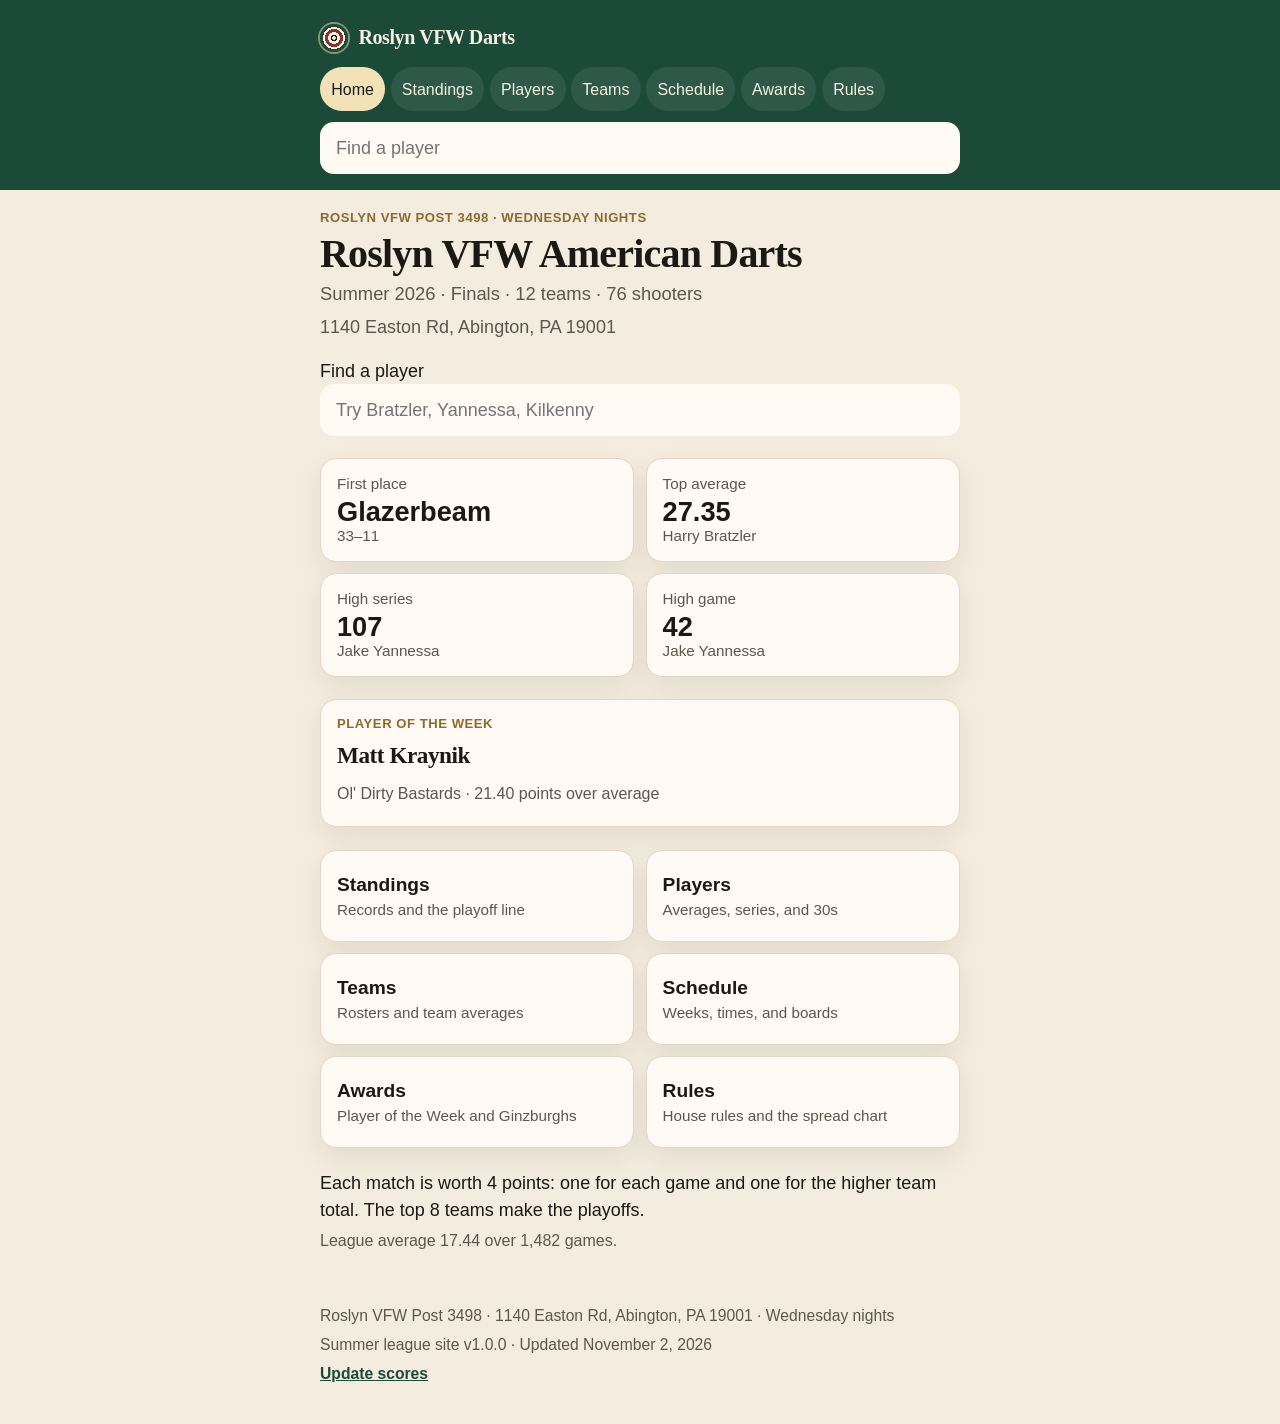
==== index.html @ 5ca1987a "Add the Roslyn VFW darts site from the season workbook. The pages read a sanitized score file instea" ====
<!DOCTYPE html>
<html lang="en">
<head>
<meta charset="utf-8">
<meta name="viewport" content="width=device-width, initial-scale=1, viewport-fit=cover">
<meta name="theme-color" content="#1c4a38">
<meta name="description" content="Summer 2026 standings, averages, and schedule for Wednesday night darts at Roslyn VFW Post 3498.">
<title>Roslyn VFW Darts</title>
<link rel="icon" href="favicon.svg">
<link rel="stylesheet" href="css/site.css?v=1.0.0">
</head>
<body data-page="home">
<a class="skip" href="#content">Skip to content</a>
<header class="top">
  <div class="top-inner">
    <a class="brand" href="index.html"><span class="mark" aria-hidden="true"></span><span>Roslyn VFW Darts</span></a>
    <nav class="nav" aria-label="Sections">
      <a href="index.html" data-nav="home">Home</a>
      <a href="standings.html" data-nav="standings">Standings</a>
      <a href="players.html" data-nav="players">Players</a>
      <a href="teams.html" data-nav="teams">Teams</a>
      <a href="schedule.html" data-nav="schedule">Schedule</a>
      <a href="awards.html" data-nav="awards">Awards</a>
      <a href="rules.html" data-nav="rules">Rules</a>
    </nav>
    <form class="finder" role="search">
      <label><span class="sr">Find a player</span><input type="search" placeholder="Find a player" autocomplete="off" autocapitalize="none" autocorrect="off" spellcheck="false" enterkeyhint="search"></label>
      <div class="finder-results" role="listbox" hidden></div>
    </form>
  </div>
</header>
<main id="content" class="wrap">
  <p>Loading the Summer 2026 scores…</p>
</main>
<footer class="foot">
  <p>Roslyn VFW Post 3498 · 1140 Easton Rd, Abington, PA 19001 · Wednesday nights</p>
  <p>Summer league site <span data-version></span> · <span data-updated>Updated from the workbook</span></p>
  <p><a href="update.html">Update scores</a></p>
</footer>
<noscript><p class="wrap">This site needs JavaScript so it can read the league file.</p></noscript>
<script src="js/config.js?v=1.0.0"></script>
<script src="js/names.js?v=1.0.0"></script>
<script src="js/app.js?v=1.0.0"></script>
</body>
</html>
---- css/site.css ----
:root {
  color-scheme: light;
  --ink: #1c1915;
  --muted: #5e564c;
  --paper: #f3ecdf;
  --card: #fffaf3;
  --line: #e4d6c2;
  --green: #1c4a38;
  --green-2: #2d6a50;
  --gold: #8d6b2f;
  --gold-2: #f3e2b8;
  --brick: #8d2f2b;
  --shadow: 0 10px 28px rgba(48, 32, 12, 0.08);
  --radius: 16px;
}

* { box-sizing: border-box; }

html, body {
  margin: 0;
  max-width: 100%;
  overflow-x: hidden;
}

body {
  min-height: 100vh;
  background:
    radial-gradient(1200px 400px at 50% -80px, rgba(243, 226, 184, 0.7), transparent 60%),
    var(--paper);
  color: var(--ink);
  font-family: "Avenir Next", "Segoe UI", "Helvetica Neue", sans-serif;
  font-size: 1.125rem;
  line-height: 1.45;
}

h1, h2, h3, .brand, .record, .avg, .stat strong {
  font-family: Palatino, "Palatino Linotype", "Iowan Old Style", Georgia, serif;
  font-weight: 700;
  letter-spacing: -0.02em;
}

h1 { font-size: 2.1rem; line-height: 1.05; margin: 0 0 0.4rem; }
h2 { font-size: 1.45rem; margin: 0 0 0.6rem; }
h3 { font-size: 1.2rem; margin: 0; }
p { margin: 0.4rem 0; }
a { color: var(--green); }
img, svg, table { max-width: 100%; }

.skip {
  position: absolute;
  left: 0.5rem;
  top: -4rem;
  background: var(--ink);
  color: white;
  padding: 0.6rem 0.8rem;
  z-index: 30;
}
.skip:focus { top: 0.5rem; }

.top {
  background: var(--green);
  color: #f6f1e6;
}
.top a { color: inherit; text-decoration: none; }
.top-inner {
  max-width: 42rem;
  margin: 0 auto;
  padding: 0.85rem 1rem 1rem;
}
.brand {
  display: inline-flex;
  align-items: center;
  gap: 0.65rem;
  font-size: 1.25rem;
  min-height: 48px;
}
.mark {
  width: 28px;
  height: 28px;
  border-radius: 50%;
  background:
    radial-gradient(circle at 50% 50%,
      #f3e2b8 0 2px,
      #1c1915 2px 3.5px,
      #f6f1e6 3.5px 6px,
      #8d2f2b 6px 9px,
      #f6f1e6 9px 11px,
      #1c4a38 11px 14px);
  box-shadow: 0 0 0 2px rgba(243, 226, 184, 0.5);
  flex: none;
}
.nav {
  display: flex;
  flex-wrap: wrap;
  gap: 0.35rem;
  margin: 0.35rem 0 0.7rem;
}
.nav a {
  display: inline-flex;
  align-items: center;
  min-height: 44px;
  padding: 0.35rem 0.7rem;
  border-radius: 999px;
  background: rgba(255, 255, 255, 0.08);
  font-size: 1rem;
}
.nav a[aria-current="page"] {
  background: var(--gold-2);
  color: var(--ink);
}

.finder { position: relative; }
.finder label { display: block; }
.finder input {
  width: 100%;
  min-height: 52px;
  border: 0;
  border-radius: 14px;
  padding: 0.75rem 1rem;
  font: inherit;
  color: var(--ink);
  background: #fffaf3;
}
.finder input:focus { outline: 3px solid var(--gold-2); outline-offset: 2px; }
.finder-results {
  position: absolute;
  z-index: 20;
  left: 0;
  right: 0;
  top: calc(100% + 0.35rem);
  background: var(--card);
  color: var(--ink);
  border: 1px solid var(--line);
  border-radius: 14px;
  box-shadow: var(--shadow);
  max-height: 70vh;
  overflow: auto;
}
.finder-results .hit {
  display: flex;
  flex-direction: column;
  justify-content: center;
  gap: 0.1rem;
  min-height: 56px;
  padding: 0.65rem 1rem;
  text-decoration: none;
  color: inherit;
  border-bottom: 1px solid var(--line);
}
.finder-results .hit:last-child { border-bottom: 0; }
.finder-results .hit.is-active,
.finder-results .hit:hover { background: #f7f0e2; }
.hit-team { color: var(--muted); font-size: 0.95rem; }
.finder-results .empty { margin: 0; padding: 0.9rem 1rem; color: var(--muted); }
mark { background: var(--gold-2); color: inherit; border-radius: 4px; padding: 0 0.1rem; }

.wrap {
  max-width: 42rem;
  margin: 0 auto;
  padding: 1.1rem 1rem 2.5rem;
}
.kicker {
  color: var(--gold);
  font-weight: 700;
  letter-spacing: 0.04em;
  text-transform: uppercase;
  font-size: 0.82rem;
  margin: 0 0 0.35rem;
}
.lede { font-size: 1.15rem; color: var(--muted); }

.hero { margin-bottom: 1.1rem; }
.hero .finder input {
  font-size: 1.25rem;
  min-height: 60px;
  border: 1px solid var(--line);
}
.address { color: var(--muted); }

.snap-grid, .link-grid, .stat-grid, .lb-grid {
  display: grid;
  gap: 0.7rem;
}
.snap-grid, .stat-grid { grid-template-columns: 1fr 1fr; }
.link-grid { grid-template-columns: 1fr 1fr; }
.lb-grid { grid-template-columns: 1fr; }

.card, .team-card, .shooter, .link-card, .snap, .stat, .lb, .match, .week-block, .panel {
  background: var(--card);
  border: 1px solid var(--line);
  border-radius: var(--radius);
  box-shadow: var(--shadow);
}

.snap, .stat, .link-card {
  display: flex;
  flex-direction: column;
  justify-content: center;
  min-height: 92px;
  padding: 0.85rem 1rem;
  text-decoration: none;
  color: inherit;
}
.snap strong, .stat strong {
  font-size: 1.7rem;
  line-height: 1;
  margin-top: 0.2rem;
}
.snap span, .stat span, .link-card span { color: var(--muted); font-size: 0.95rem; }
.link-card strong { font-size: 1.2rem; }

.section { margin: 1.4rem 0; }

.team-card, .shooter {
  display: block;
  padding: 0.9rem 1rem;
  margin: 0.55rem 0;
  text-decoration: none;
  color: inherit;
  border-left: 6px solid var(--line);
}
.team-card.playoff, .shooter { border-left-color: var(--gold); }
.team-card.out { border-left-color: #c8bba8; }
.card-top, .shooter-top {
  display: flex;
  justify-content: space-between;
  gap: 0.75rem;
  align-items: baseline;
}
.rank {
  color: var(--green);
  font-variant-numeric: tabular-nums;
  margin-right: 0.35rem;
}
.record, .avg {
  font-size: 1.55rem;
  font-variant-numeric: tabular-nums;
  white-space: nowrap;
}
.meta-line { color: var(--muted); font-size: 1rem; }
.cutoff {
  margin: 0.8rem 0;
  padding: 0.7rem 0.9rem;
  border-radius: 12px;
  background: var(--brick);
  color: #fff8f2;
  font-weight: 700;
  text-align: center;
}

.tools {
  display: grid;
  gap: 0.6rem;
  margin: 0.8rem 0 0.4rem;
}
.tools label { font-size: 0.95rem; color: var(--muted); display: grid; gap: 0.25rem; }
select, .text-input, button.primary, .filebtn {
  min-height: 52px;
  border-radius: 12px;
  font: inherit;
}
select, .text-input {
  width: 100%;
  padding: 0.6rem 0.75rem;
  border: 1px solid var(--line);
  background: white;
  color: var(--ink);
}
button.primary, .filebtn {
  display: inline-flex;
  align-items: center;
  justify-content: center;
  width: 100%;
  padding: 0.75rem 1rem;
  border: 0;
  background: var(--green);
  color: #f6f1e6;
  font-weight: 700;
  cursor: pointer;
}
button.primary:disabled { opacity: 0.45; cursor: not-allowed; }
button.ghost, a.ghost {
  display: inline-flex;
  align-items: center;
  min-height: 48px;
  padding: 0.4rem 0.2rem;
  background: none;
  border: 0;
  color: var(--green);
  font: inherit;
  font-weight: 700;
  cursor: pointer;
  text-decoration: none;
}
.filebtn { position: relative; overflow: hidden; }
.filebtn input {
  position: absolute;
  inset: 0;
  opacity: 0;
  cursor: pointer;
  font-size: 1.2rem;
}

.banner {
  padding: 0.85rem 1rem;
  border-radius: 14px;
  margin: 0.7rem 0;
}
.banner.bad { background: #f8e6e2; color: #6d221e; }
.banner.ok { background: #e5f2ea; color: #184833; }
.banner.warn { background: #f8f0dc; color: #5c4516; }
.banner ul { margin: 0.4rem 0 0; padding-left: 1.1rem; }

.lb { padding: 0.9rem 1rem 1rem; }
.lb ol { margin: 0.4rem 0 0; padding-left: 1.3rem; }
.lb a { text-decoration: none; font-weight: 700; }
.lb li { margin: 0.28rem 0; }

.pills { display: flex; flex-wrap: wrap; gap: 0.4rem; margin: 0.45rem 0; }
.pill {
  min-width: 48px;
  min-height: 48px;
  display: inline-flex;
  align-items: center;
  justify-content: center;
  padding: 0.2rem 0.55rem;
  border-radius: 12px;
  background: #f3ecdf;
  border: 1px solid var(--line);
  font-variant-numeric: tabular-nums;
  font-weight: 700;
}
.pill.hot { background: var(--gold-2); border-color: var(--gold); }
.pill.forfeit { background: #f8e6e2; }
.pill.empty { color: var(--muted); }

.week-block, .match, .panel { padding: 0.9rem 1rem; margin: 0.6rem 0; }
.versus {
  display: flex;
  flex-wrap: wrap;
  gap: 0.35rem 0.55rem;
  align-items: baseline;
  font-size: 1.15rem;
}
.versus a { font-weight: 700; text-decoration: none; }
.score-flag {
  font-weight: 700;
  color: var(--brick);
}

.prose p { margin: 0.75rem 0; }
.spread {
  display: grid;
  grid-template-columns: 1fr 1fr;
  gap: 0.25rem 0.8rem;
}
.spread div {
  display: flex;
  justify-content: space-between;
  gap: 0.5rem;
  padding: 0.35rem 0;
  border-bottom: 1px solid var(--line);
  font-variant-numeric: tabular-nums;
}

.steps { margin: 0; padding: 0; list-style: none; }
.steps > li { margin: 1rem 0; }
.token-row { display: grid; gap: 0.5rem; }

.foot {
  max-width: 42rem;
  margin: 0 auto;
  padding: 0 1rem 2rem;
  color: var(--muted);
  font-size: 0.98rem;
}
.foot a { font-weight: 700; }

.sr {
  position: absolute;
  width: 1px;
  height: 1px;
  padding: 0;
  margin: -1px;
  overflow: hidden;
  clip: rect(0, 0, 0, 0);
  border: 0;
}

:focus-visible { outline: 3px solid var(--gold); outline-offset: 2px; }

@media (min-width: 720px) {
  .lb-grid { grid-template-columns: 1fr 1fr; }
  .tools { grid-template-columns: 1fr 1fr; }
  h1 { font-size: 2.5rem; }
}
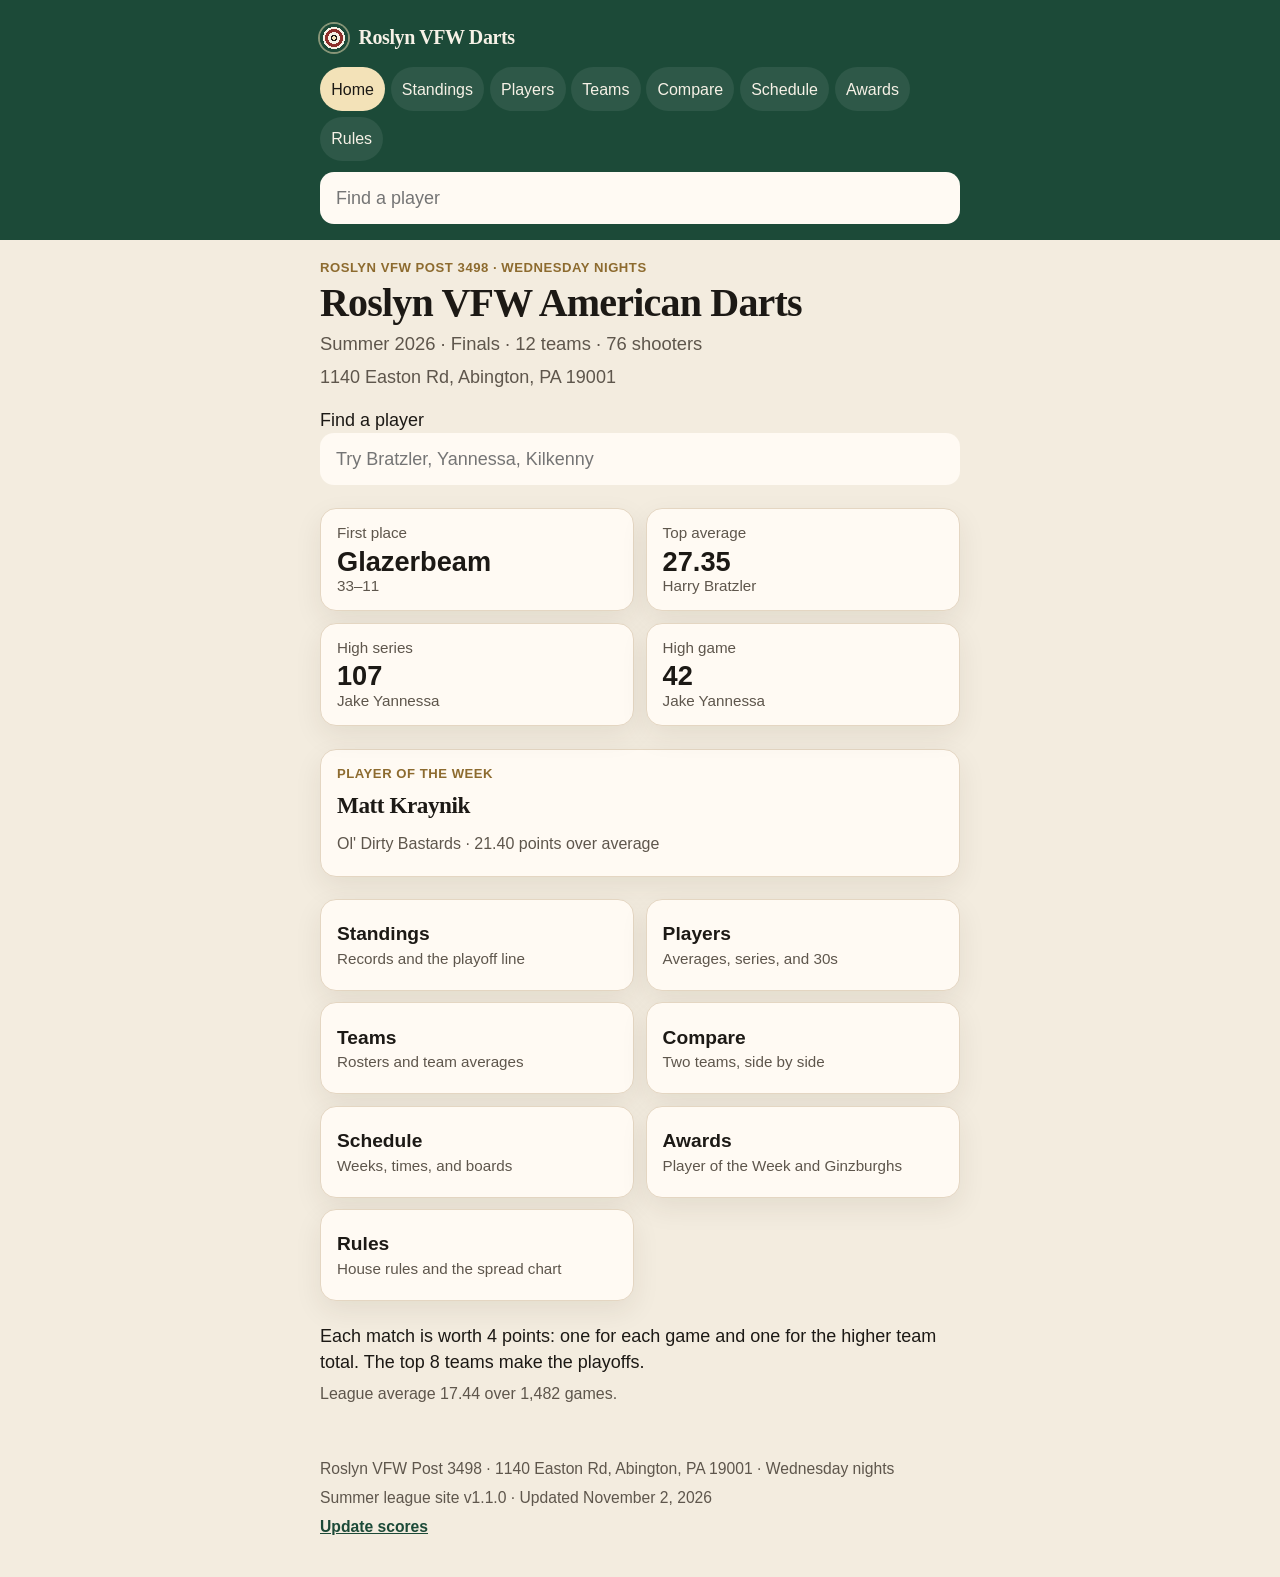
==== commit 06227230: "Add a phone-friendly team vs team compare. Two teams can be set side by side from the nav, standings" ====
--- a/index.html
+++ b/index.html
@@ -7,7 +7,7 @@
 <meta name="description" content="Summer 2026 standings, averages, and schedule for Wednesday night darts at Roslyn VFW Post 3498.">
 <title>Roslyn VFW Darts</title>
 <link rel="icon" href="favicon.svg">
-<link rel="stylesheet" href="css/site.css?v=1.0.0">
+<link rel="stylesheet" href="css/site.css?v=1.1.0">
 </head>
 <body data-page="home">
 <a class="skip" href="#content">Skip to content</a>
@@ -19,6 +19,7 @@
       <a href="standings.html" data-nav="standings">Standings</a>
       <a href="players.html" data-nav="players">Players</a>
       <a href="teams.html" data-nav="teams">Teams</a>
+      <a href="compare.html" data-nav="compare">Compare</a>
       <a href="schedule.html" data-nav="schedule">Schedule</a>
       <a href="awards.html" data-nav="awards">Awards</a>
       <a href="rules.html" data-nav="rules">Rules</a>
@@ -38,8 +39,8 @@
   <p><a href="update.html">Update scores</a></p>
 </footer>
 <noscript><p class="wrap">This site needs JavaScript so it can read the league file.</p></noscript>
-<script src="js/config.js?v=1.0.0"></script>
-<script src="js/names.js?v=1.0.0"></script>
-<script src="js/app.js?v=1.0.0"></script>
+<script src="js/config.js?v=1.1.0"></script>
+<script src="js/names.js?v=1.1.0"></script>
+<script src="js/app.js?v=1.1.0"></script>
 </body>
 </html>
--- a/css/site.css
+++ b/css/site.css
@@ -389,6 +389,53 @@
 
 :focus-visible { outline: 3px solid var(--gold); outline-offset: 2px; }
 
+.cmp-row { margin: 1rem 0; }
+.cmp-row h2 { font-size: 1.15rem; }
+.cmp-pair {
+  display: grid;
+  grid-template-columns: 1fr 1fr;
+  gap: 0.55rem;
+}
+.cmp-pair > div {
+  background: var(--card);
+  border: 1px solid var(--line);
+  border-radius: 14px;
+  padding: 0.75rem 0.7rem;
+  min-width: 0;
+}
+.cmp-team {
+  display: block;
+  color: var(--muted);
+  font-size: 0.92rem;
+  overflow-wrap: anywhere;
+  margin-bottom: 0.2rem;
+}
+.cmp-pair strong {
+  display: block;
+  font-family: Palatino, "Palatino Linotype", Georgia, serif;
+  font-size: 1.45rem;
+  line-height: 1.1;
+  font-variant-numeric: tabular-nums;
+}
+.cmp-ol {
+  list-style: none;
+  margin: 0.2rem 0 0;
+  padding: 0;
+}
+.cmp-ol a {
+  display: flex;
+  flex-direction: column;
+  justify-content: center;
+  min-height: 48px;
+  text-decoration: none;
+  font-weight: 700;
+  overflow-wrap: anywhere;
+}
+.cmp-ol span {
+  color: var(--muted);
+  font-weight: 500;
+}
+
 @media (min-width: 720px) {
   .lb-grid { grid-template-columns: 1fr 1fr; }
   .tools { grid-template-columns: 1fr 1fr; }
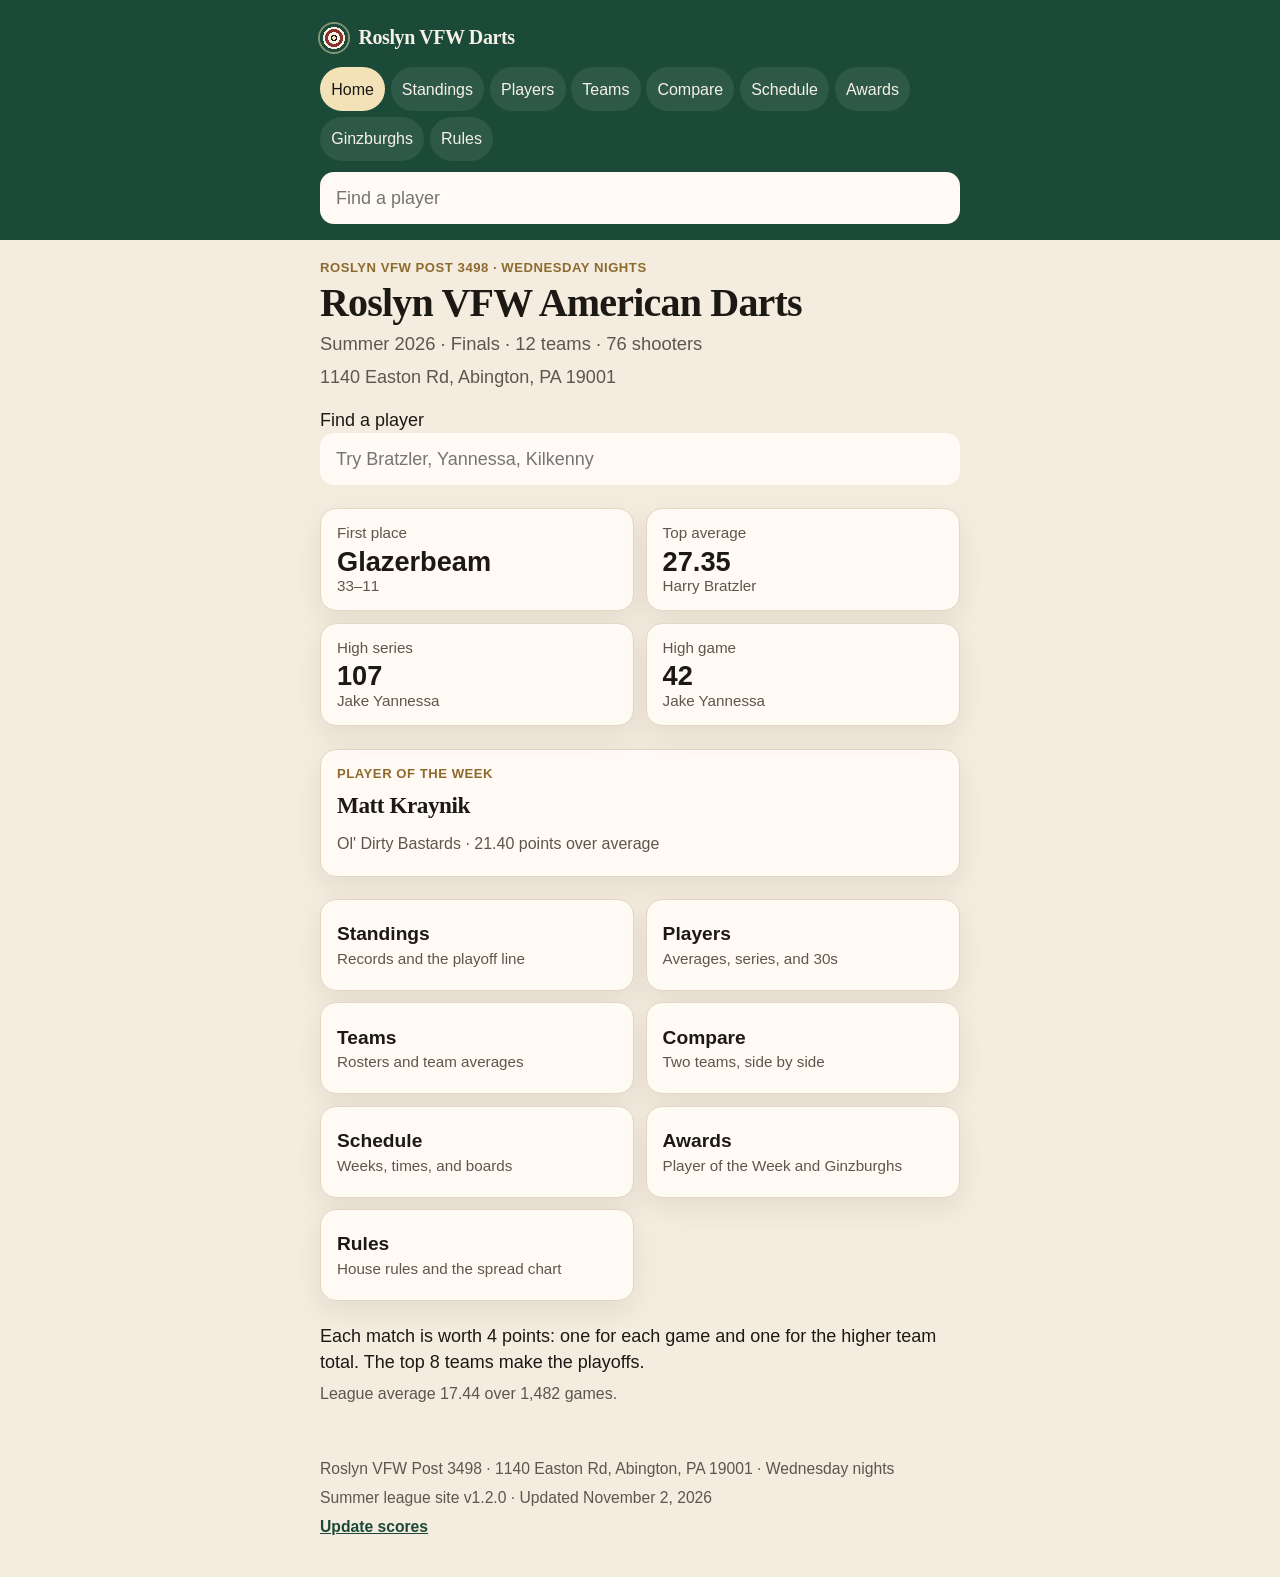
==== commit a1d0f0f2: "Show lifetime Ginzburghs and add a Ginzburghs page. A Ginzburgh is a nine-dart hit. Player pages lis" ====
--- a/index.html
+++ b/index.html
@@ -7,7 +7,7 @@
 <meta name="description" content="Summer 2026 standings, averages, and schedule for Wednesday night darts at Roslyn VFW Post 3498.">
 <title>Roslyn VFW Darts</title>
 <link rel="icon" href="favicon.svg">
-<link rel="stylesheet" href="css/site.css?v=1.1.0">
+<link rel="stylesheet" href="css/site.css?v=1.2.0">
 </head>
 <body data-page="home">
 <a class="skip" href="#content">Skip to content</a>
@@ -22,6 +22,7 @@
       <a href="compare.html" data-nav="compare">Compare</a>
       <a href="schedule.html" data-nav="schedule">Schedule</a>
       <a href="awards.html" data-nav="awards">Awards</a>
+      <a href="ginzburghs.html" data-nav="ginzburghs">Ginzburghs</a>
       <a href="rules.html" data-nav="rules">Rules</a>
     </nav>
     <form class="finder" role="search">
@@ -39,8 +40,8 @@
   <p><a href="update.html">Update scores</a></p>
 </footer>
 <noscript><p class="wrap">This site needs JavaScript so it can read the league file.</p></noscript>
-<script src="js/config.js?v=1.1.0"></script>
-<script src="js/names.js?v=1.1.0"></script>
-<script src="js/app.js?v=1.1.0"></script>
+<script src="js/config.js?v=1.2.0"></script>
+<script src="js/names.js?v=1.2.0"></script>
+<script src="js/app.js?v=1.2.0"></script>
 </body>
 </html>
--- a/css/site.css
+++ b/css/site.css
@@ -389,6 +389,11 @@
 
 :focus-visible { outline: 3px solid var(--gold); outline-offset: 2px; }
 
+.ginz-find {
+  display: grid;
+  gap: 0.35rem;
+  margin: 0.8rem 0 0.4rem;
+}
 .cmp-row { margin: 1rem 0; }
 .cmp-row h2 { font-size: 1.15rem; }
 .cmp-pair {
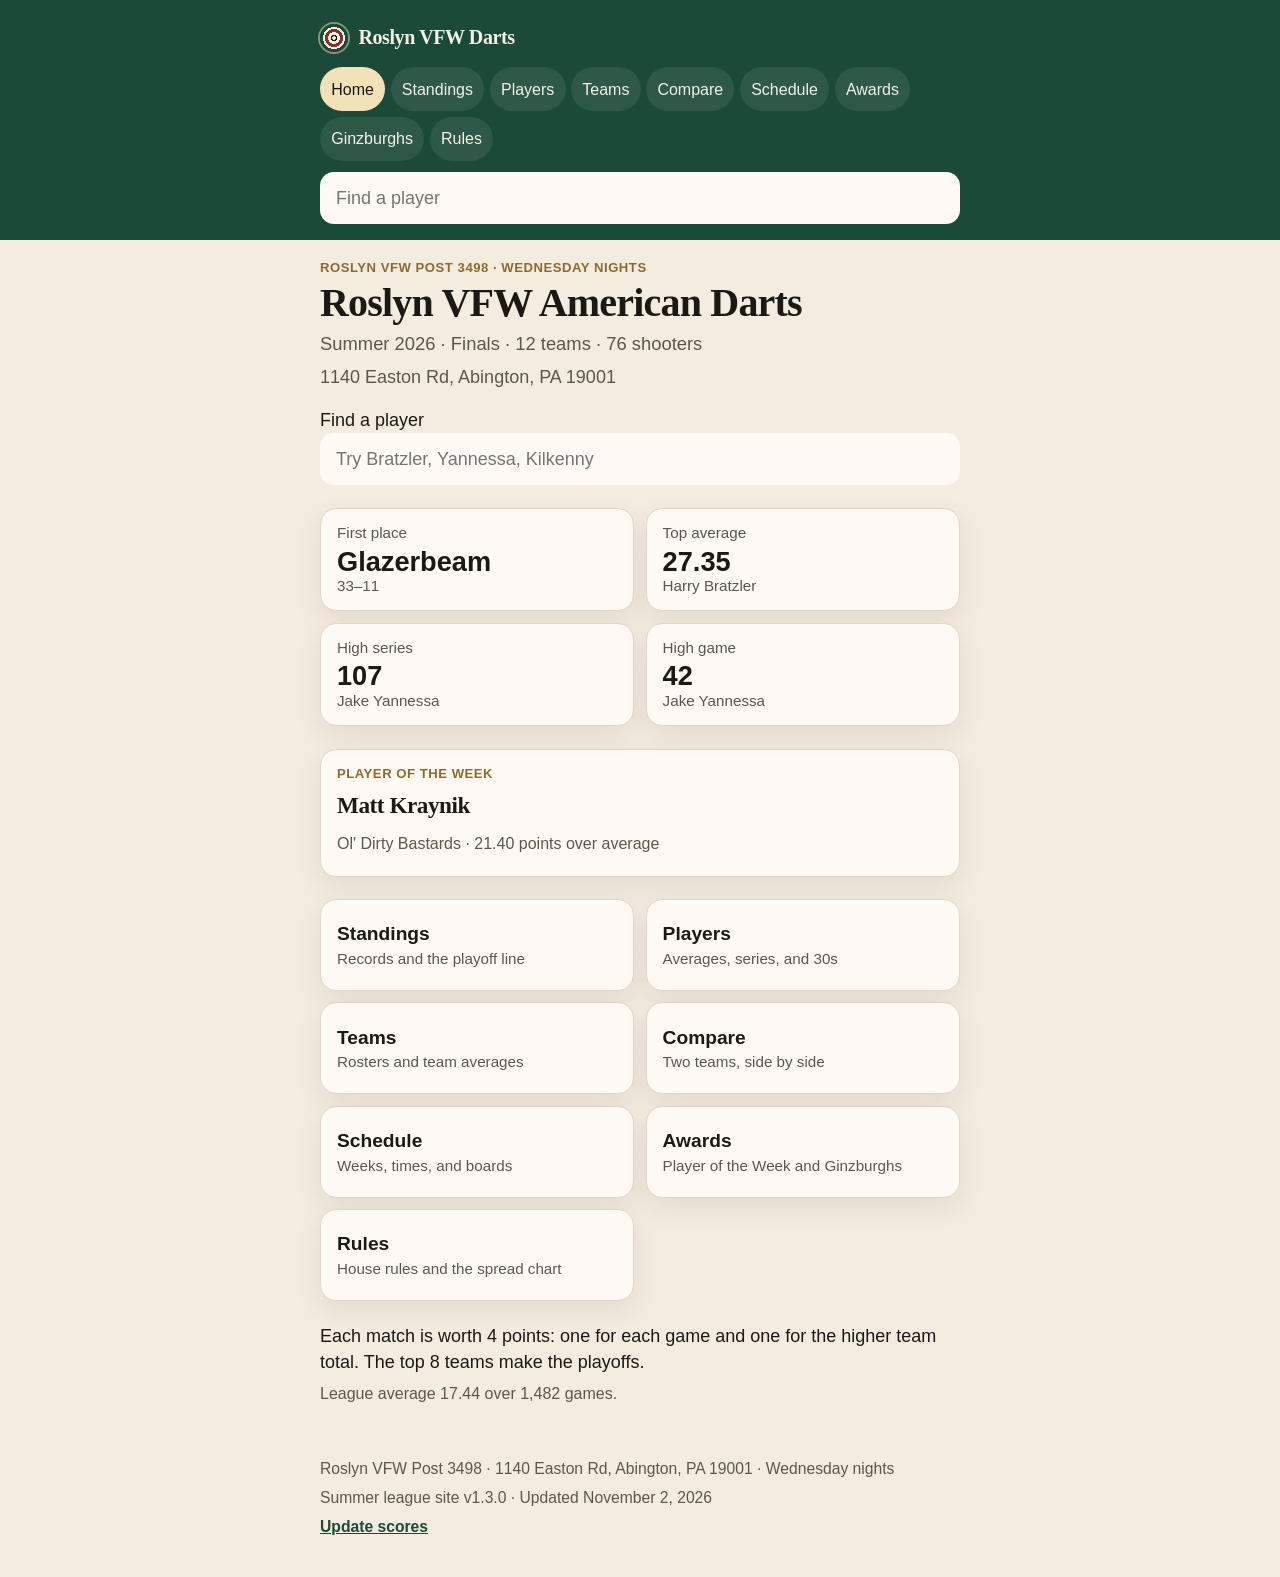
==== commit 57076f56: "Show week, date, opponent, and game next to each 30+ score. The score grid and schedule supply those" ====
--- a/index.html
+++ b/index.html
@@ -7,7 +7,7 @@
 <meta name="description" content="Summer 2026 standings, averages, and schedule for Wednesday night darts at Roslyn VFW Post 3498.">
 <title>Roslyn VFW Darts</title>
 <link rel="icon" href="favicon.svg">
-<link rel="stylesheet" href="css/site.css?v=1.2.0">
+<link rel="stylesheet" href="css/site.css?v=1.3.0">
 </head>
 <body data-page="home">
 <a class="skip" href="#content">Skip to content</a>
@@ -40,8 +40,8 @@
   <p><a href="update.html">Update scores</a></p>
 </footer>
 <noscript><p class="wrap">This site needs JavaScript so it can read the league file.</p></noscript>
-<script src="js/config.js?v=1.2.0"></script>
-<script src="js/names.js?v=1.2.0"></script>
-<script src="js/app.js?v=1.2.0"></script>
+<script src="js/config.js?v=1.3.0"></script>
+<script src="js/names.js?v=1.3.0"></script>
+<script src="js/app.js?v=1.3.0"></script>
 </body>
 </html>
--- a/css/site.css
+++ b/css/site.css
@@ -331,6 +331,16 @@
   font-weight: 700;
 }
 .pill.hot { background: var(--gold-2); border-color: var(--gold); }
+.thirty-row {
+  display: flex;
+  align-items: center;
+  gap: 0.75rem;
+  margin: 0.55rem 0;
+  min-width: 0;
+}
+.thirty-row .pill { flex: none; }
+.thirty-row > div { min-width: 0; }
+.thirty-row .meta-line { margin: 0; overflow-wrap: anywhere; }
 .pill.forfeit { background: #f8e6e2; }
 .pill.empty { color: var(--muted); }
 
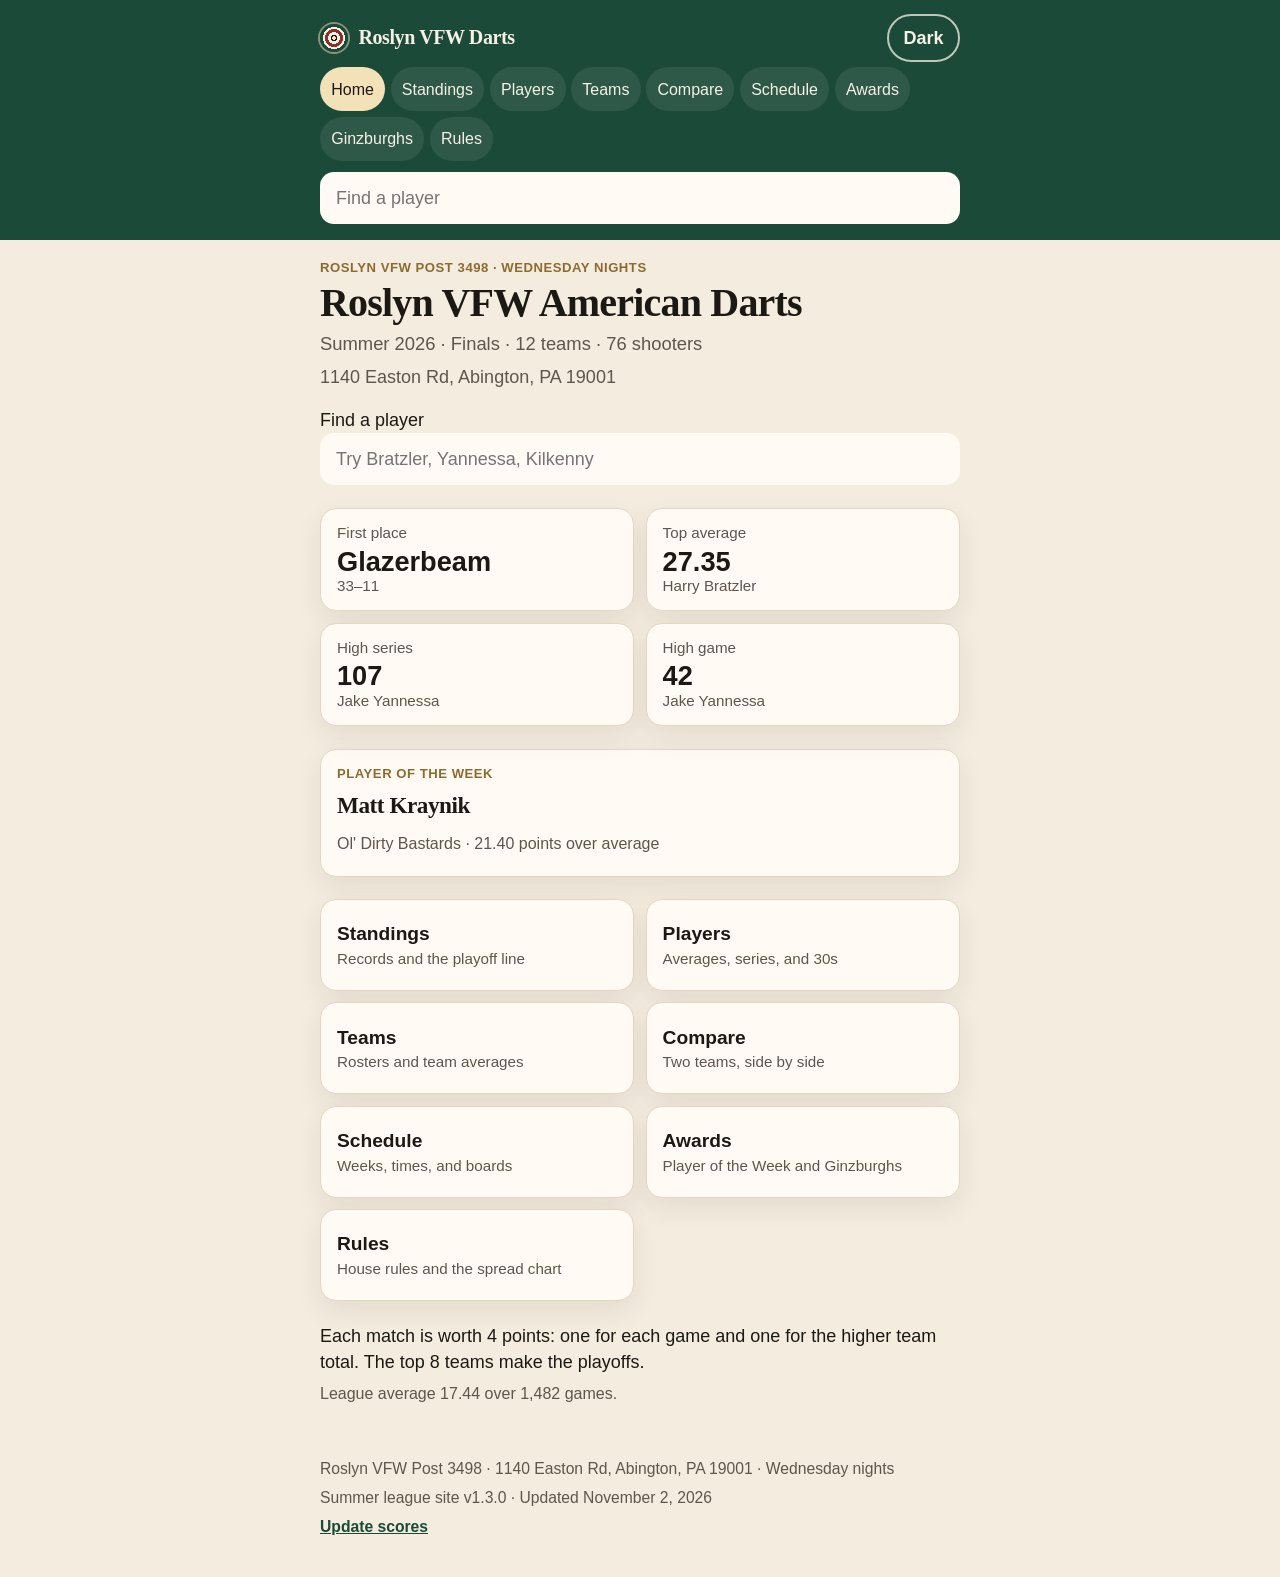
==== commit 40731b5d: "Add a light and dark theme that follows the phone setting. A header button switches modes and stores" ====
--- a/index.html
+++ b/index.html
@@ -4,6 +4,19 @@
 <meta charset="utf-8">
 <meta name="viewport" content="width=device-width, initial-scale=1, viewport-fit=cover">
 <meta name="theme-color" content="#1c4a38">
+<script>
+(function () {
+  var theme = "light";
+  try {
+    var saved = localStorage.getItem("roslynDarts.theme");
+    if (saved === "light" || saved === "dark") theme = saved;
+    else if (window.matchMedia && matchMedia("(prefers-color-scheme: dark)").matches) theme = "dark";
+  } catch (e) {}
+  document.documentElement.setAttribute("data-theme", theme);
+  var meta = document.querySelector('meta[name="theme-color"]');
+  if (meta) meta.setAttribute("content", theme === "dark" ? "#10241c" : "#1c4a38");
+})();
+</script>
 <meta name="description" content="Summer 2026 standings, averages, and schedule for Wednesday night darts at Roslyn VFW Post 3498.">
 <title>Roslyn VFW Darts</title>
 <link rel="icon" href="favicon.svg">
@@ -13,7 +26,10 @@
 <a class="skip" href="#content">Skip to content</a>
 <header class="top">
   <div class="top-inner">
+    <div class="brand-row">
     <a class="brand" href="index.html"><span class="mark" aria-hidden="true"></span><span>Roslyn VFW Darts</span></a>
+    <button type="button" class="theme-toggle" aria-pressed="false" aria-label="Switch to dark mode"><span class="theme-label">Dark</span></button>
+  </div>
     <nav class="nav" aria-label="Sections">
       <a href="index.html" data-nav="home">Home</a>
       <a href="standings.html" data-nav="standings">Standings</a>
--- a/css/site.css
+++ b/css/site.css
@@ -1,4 +1,5 @@
-:root {
+:root,
+html[data-theme="light"] {
   color-scheme: light;
   --ink: #1c1915;
   --muted: #5e564c;
@@ -6,12 +7,75 @@
   --card: #fffaf3;
   --line: #e4d6c2;
   --green: #1c4a38;
-  --green-2: #2d6a50;
+  --link: #1c4a38;
   --gold: #8d6b2f;
   --gold-2: #f3e2b8;
   --brick: #8d2f2b;
+  --cutoff-bg: #8d2f2b;
+  --cutoff-ink: #fff8f2;
+  --button: #1c4a38;
+  --header: #1c4a38;
+  --header-ink: #f6f1e6;
+  --nav-current-bg: #f3e2b8;
+  --nav-current-ink: #1c1915;
+  --input: #fffaf3;
+  --hit: #f7f0e2;
+  --pill: #f3ecdf;
+  --pill-ink: #1c1915;
+  --pill-hot-bg: #f3e2b8;
+  --pill-hot-ink: #1c1915;
+  --forfeit-bg: #f8e6e2;
+  --forfeit-ink: #6d221e;
+  --out-border: #c8bba8;
+  --on-primary: #f6f1e6;
+  --glow: rgba(243, 226, 184, 0.7);
   --shadow: 0 10px 28px rgba(48, 32, 12, 0.08);
+  --bad-bg: #f8e6e2;
+  --bad-ink: #6d221e;
+  --ok-bg: #e5f2ea;
+  --ok-ink: #184833;
+  --warn-bg: #f8f0dc;
+  --warn-ink: #5c4516;
   --radius: 16px;
+}
+
+html[data-theme="dark"] {
+  color-scheme: dark;
+  --ink: #f6f1e6;
+  --muted: #d7cbb8;
+  --paper: #141210;
+  --card: #241f1b;
+  --line: #4d453c;
+  --green: #9ddec0;
+  --link: #9ddec0;
+  --gold: #e6c98a;
+  --gold-2: #e6c98a;
+  --brick: #f0a8a2;
+  --cutoff-bg: #8d2f2b;
+  --cutoff-ink: #fff8f2;
+  --button: #1d6b48;
+  --header: #10241c;
+  --header-ink: #f6f1e6;
+  --nav-current-bg: #e6c98a;
+  --nav-current-ink: #1a140c;
+  --input: #2c2723;
+  --hit: #332d28;
+  --pill: #2c2723;
+  --pill-ink: #f6f1e6;
+  --pill-hot-bg: #5a4620;
+  --pill-hot-ink: #f8edd4;
+  --forfeit-bg: #4a2c2a;
+  --forfeit-ink: #f6d2cc;
+  --out-border: #6b6258;
+  --on-primary: #f6f1e6;
+  --glow: rgba(230, 201, 138, 0.16);
+  --shadow: 0 10px 28px rgba(0, 0, 0, 0.35);
+  --bad-bg: #3a2422;
+  --bad-ink: #f6d2cc;
+  --ok-bg: #1a3328;
+  --ok-ink: #d7f0e4;
+  --warn-bg: #3a321c;
+  --warn-ink: #f6e7c3;
 }
 
 * { box-sizing: border-box; }
@@ -25,7 +89,7 @@
 body {
   min-height: 100vh;
   background:
-    radial-gradient(1200px 400px at 50% -80px, rgba(243, 226, 184, 0.7), transparent 60%),
+    radial-gradient(1200px 400px at 50% -80px, var(--glow), transparent 60%),
     var(--paper);
   color: var(--ink);
   font-family: "Avenir Next", "Segoe UI", "Helvetica Neue", sans-serif;
@@ -43,7 +107,7 @@
 h2 { font-size: 1.45rem; margin: 0 0 0.6rem; }
 h3 { font-size: 1.2rem; margin: 0; }
 p { margin: 0.4rem 0; }
-a { color: var(--green); }
+a { color: var(--link); }
 img, svg, table { max-width: 100%; }
 
 .skip {
@@ -58,14 +122,20 @@
 .skip:focus { top: 0.5rem; }
 
 .top {
-  background: var(--green);
-  color: #f6f1e6;
+  background: var(--header);
+  color: var(--header-ink);
 }
 .top a { color: inherit; text-decoration: none; }
 .top-inner {
   max-width: 42rem;
   margin: 0 auto;
   padding: 0.85rem 1rem 1rem;
+}
+.brand-row {
+  display: flex;
+  align-items: center;
+  justify-content: space-between;
+  gap: 0.6rem;
 }
 .brand {
   display: inline-flex;
@@ -73,7 +143,22 @@
   gap: 0.65rem;
   font-size: 1.25rem;
   min-height: 48px;
-}
+  min-width: 0;
+}
+.theme-toggle {
+  flex: none;
+  min-height: 48px;
+  min-width: 48px;
+  padding: 0.35rem 0.9rem;
+  border-radius: 999px;
+  border: 2px solid rgba(246, 241, 230, 0.75);
+  background: transparent;
+  color: var(--header-ink);
+  font: inherit;
+  font-weight: 700;
+  cursor: pointer;
+}
+.theme-toggle:focus-visible { outline-color: var(--header-ink); }
 .mark {
   width: 28px;
   height: 28px;
@@ -105,8 +190,8 @@
   font-size: 1rem;
 }
 .nav a[aria-current="page"] {
-  background: var(--gold-2);
-  color: var(--ink);
+  background: var(--nav-current-bg);
+  color: var(--nav-current-ink);
 }
 
 .finder { position: relative; }
@@ -119,7 +204,7 @@
   padding: 0.75rem 1rem;
   font: inherit;
   color: var(--ink);
-  background: #fffaf3;
+  background: var(--input);
 }
 .finder input:focus { outline: 3px solid var(--gold-2); outline-offset: 2px; }
 .finder-results {
@@ -149,10 +234,10 @@
 }
 .finder-results .hit:last-child { border-bottom: 0; }
 .finder-results .hit.is-active,
-.finder-results .hit:hover { background: #f7f0e2; }
+.finder-results .hit:hover { background: var(--hit); }
 .hit-team { color: var(--muted); font-size: 0.95rem; }
 .finder-results .empty { margin: 0; padding: 0.9rem 1rem; color: var(--muted); }
-mark { background: var(--gold-2); color: inherit; border-radius: 4px; padding: 0 0.1rem; }
+mark { background: var(--nav-current-bg); color: var(--nav-current-ink); border-radius: 4px; padding: 0 0.1rem; }
 
 .wrap {
   max-width: 42rem;
@@ -220,7 +305,7 @@
   border-left: 6px solid var(--line);
 }
 .team-card.playoff, .shooter { border-left-color: var(--gold); }
-.team-card.out { border-left-color: #c8bba8; }
+.team-card.out { border-left-color: var(--out-border); }
 .card-top, .shooter-top {
   display: flex;
   justify-content: space-between;
@@ -228,7 +313,7 @@
   align-items: baseline;
 }
 .rank {
-  color: var(--green);
+  color: var(--link);
   font-variant-numeric: tabular-nums;
   margin-right: 0.35rem;
 }
@@ -242,8 +327,8 @@
   margin: 0.8rem 0;
   padding: 0.7rem 0.9rem;
   border-radius: 12px;
-  background: var(--brick);
-  color: #fff8f2;
+  background: var(--cutoff-bg);
+  color: var(--cutoff-ink);
   font-weight: 700;
   text-align: center;
 }
@@ -263,7 +348,7 @@
   width: 100%;
   padding: 0.6rem 0.75rem;
   border: 1px solid var(--line);
-  background: white;
+  background: var(--input);
   color: var(--ink);
 }
 button.primary, .filebtn {
@@ -273,8 +358,8 @@
   width: 100%;
   padding: 0.75rem 1rem;
   border: 0;
-  background: var(--green);
-  color: #f6f1e6;
+  background: var(--button);
+  color: var(--on-primary);
   font-weight: 700;
   cursor: pointer;
 }
@@ -286,7 +371,7 @@
   padding: 0.4rem 0.2rem;
   background: none;
   border: 0;
-  color: var(--green);
+  color: var(--link);
   font: inherit;
   font-weight: 700;
   cursor: pointer;
@@ -306,9 +391,9 @@
   border-radius: 14px;
   margin: 0.7rem 0;
 }
-.banner.bad { background: #f8e6e2; color: #6d221e; }
-.banner.ok { background: #e5f2ea; color: #184833; }
-.banner.warn { background: #f8f0dc; color: #5c4516; }
+.banner.bad { background: var(--bad-bg); color: var(--bad-ink); }
+.banner.ok { background: var(--ok-bg); color: var(--ok-ink); }
+.banner.warn { background: var(--warn-bg); color: var(--warn-ink); }
 .banner ul { margin: 0.4rem 0 0; padding-left: 1.1rem; }
 
 .lb { padding: 0.9rem 1rem 1rem; }
@@ -325,23 +410,14 @@
   justify-content: center;
   padding: 0.2rem 0.55rem;
   border-radius: 12px;
-  background: #f3ecdf;
+  background: var(--pill);
+  color: var(--pill-ink);
   border: 1px solid var(--line);
   font-variant-numeric: tabular-nums;
   font-weight: 700;
 }
-.pill.hot { background: var(--gold-2); border-color: var(--gold); }
-.thirty-row {
-  display: flex;
-  align-items: center;
-  gap: 0.75rem;
-  margin: 0.55rem 0;
-  min-width: 0;
-}
-.thirty-row .pill { flex: none; }
-.thirty-row > div { min-width: 0; }
-.thirty-row .meta-line { margin: 0; overflow-wrap: anywhere; }
-.pill.forfeit { background: #f8e6e2; }
+.pill.hot { background: var(--pill-hot-bg); color: var(--pill-hot-ink); border-color: var(--gold); }
+.pill.forfeit { background: var(--forfeit-bg); color: var(--forfeit-ink); }
 .pill.empty { color: var(--muted); }
 
 .week-block, .match, .panel { padding: 0.9rem 1rem; margin: 0.6rem 0; }
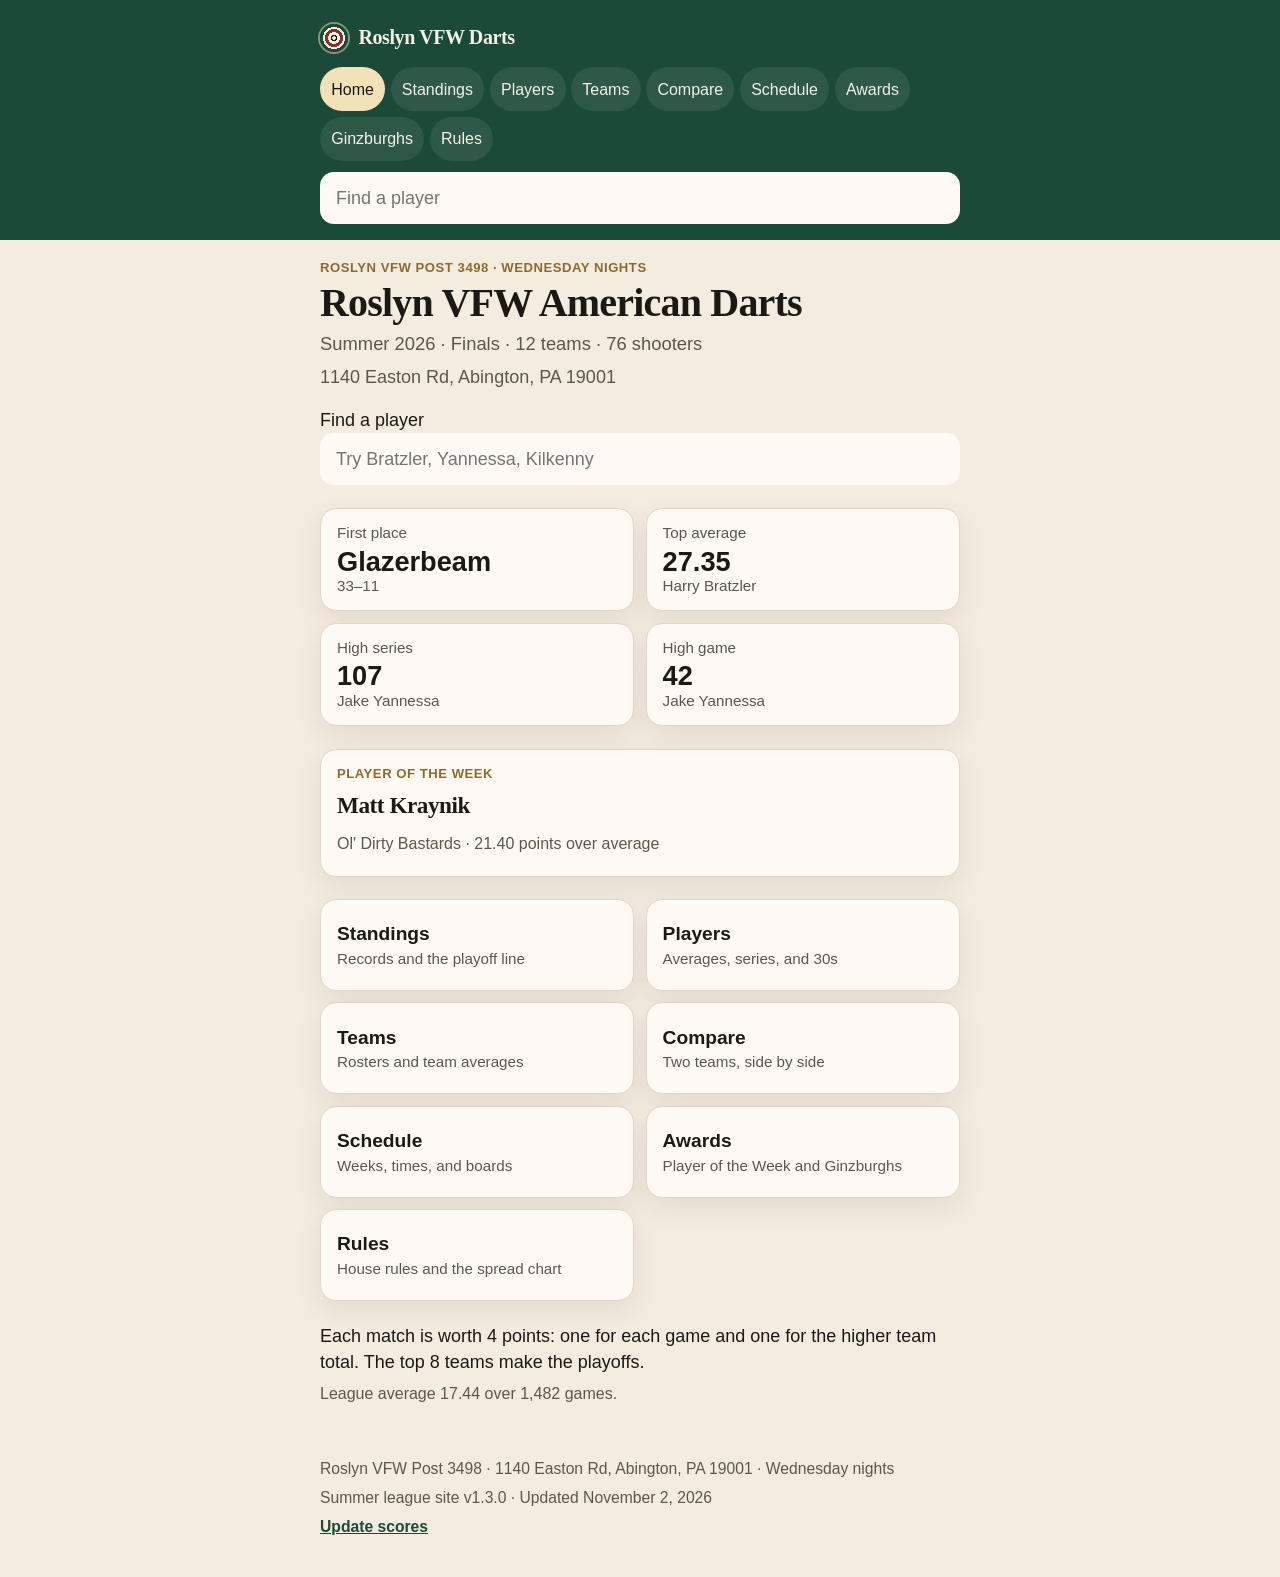
==== commit 1a668a6c: "Show week, date, opponent, and game next to each 30+ score. (#4) The score grid and schedule supply " ====
--- a/index.html
+++ b/index.html
@@ -4,19 +4,6 @@
 <meta charset="utf-8">
 <meta name="viewport" content="width=device-width, initial-scale=1, viewport-fit=cover">
 <meta name="theme-color" content="#1c4a38">
-<script>
-(function () {
-  var theme = "light";
-  try {
-    var saved = localStorage.getItem("roslynDarts.theme");
-    if (saved === "light" || saved === "dark") theme = saved;
-    else if (window.matchMedia && matchMedia("(prefers-color-scheme: dark)").matches) theme = "dark";
-  } catch (e) {}
-  document.documentElement.setAttribute("data-theme", theme);
-  var meta = document.querySelector('meta[name="theme-color"]');
-  if (meta) meta.setAttribute("content", theme === "dark" ? "#10241c" : "#1c4a38");
-})();
-</script>
 <meta name="description" content="Summer 2026 standings, averages, and schedule for Wednesday night darts at Roslyn VFW Post 3498.">
 <title>Roslyn VFW Darts</title>
 <link rel="icon" href="favicon.svg">
@@ -26,10 +13,7 @@
 <a class="skip" href="#content">Skip to content</a>
 <header class="top">
   <div class="top-inner">
-    <div class="brand-row">
     <a class="brand" href="index.html"><span class="mark" aria-hidden="true"></span><span>Roslyn VFW Darts</span></a>
-    <button type="button" class="theme-toggle" aria-pressed="false" aria-label="Switch to dark mode"><span class="theme-label">Dark</span></button>
-  </div>
     <nav class="nav" aria-label="Sections">
       <a href="index.html" data-nav="home">Home</a>
       <a href="standings.html" data-nav="standings">Standings</a>
--- a/css/site.css
+++ b/css/site.css
@@ -1,5 +1,4 @@
-:root,
-html[data-theme="light"] {
+:root {
   color-scheme: light;
   --ink: #1c1915;
   --muted: #5e564c;
@@ -7,75 +6,12 @@
   --card: #fffaf3;
   --line: #e4d6c2;
   --green: #1c4a38;
-  --link: #1c4a38;
+  --green-2: #2d6a50;
   --gold: #8d6b2f;
   --gold-2: #f3e2b8;
   --brick: #8d2f2b;
-  --cutoff-bg: #8d2f2b;
-  --cutoff-ink: #fff8f2;
-  --button: #1c4a38;
-  --header: #1c4a38;
-  --header-ink: #f6f1e6;
-  --nav-current-bg: #f3e2b8;
-  --nav-current-ink: #1c1915;
-  --input: #fffaf3;
-  --hit: #f7f0e2;
-  --pill: #f3ecdf;
-  --pill-ink: #1c1915;
-  --pill-hot-bg: #f3e2b8;
-  --pill-hot-ink: #1c1915;
-  --forfeit-bg: #f8e6e2;
-  --forfeit-ink: #6d221e;
-  --out-border: #c8bba8;
-  --on-primary: #f6f1e6;
-  --glow: rgba(243, 226, 184, 0.7);
   --shadow: 0 10px 28px rgba(48, 32, 12, 0.08);
-  --bad-bg: #f8e6e2;
-  --bad-ink: #6d221e;
-  --ok-bg: #e5f2ea;
-  --ok-ink: #184833;
-  --warn-bg: #f8f0dc;
-  --warn-ink: #5c4516;
   --radius: 16px;
-}
-
-html[data-theme="dark"] {
-  color-scheme: dark;
-  --ink: #f6f1e6;
-  --muted: #d7cbb8;
-  --paper: #141210;
-  --card: #241f1b;
-  --line: #4d453c;
-  --green: #9ddec0;
-  --link: #9ddec0;
-  --gold: #e6c98a;
-  --gold-2: #e6c98a;
-  --brick: #f0a8a2;
-  --cutoff-bg: #8d2f2b;
-  --cutoff-ink: #fff8f2;
-  --button: #1d6b48;
-  --header: #10241c;
-  --header-ink: #f6f1e6;
-  --nav-current-bg: #e6c98a;
-  --nav-current-ink: #1a140c;
-  --input: #2c2723;
-  --hit: #332d28;
-  --pill: #2c2723;
-  --pill-ink: #f6f1e6;
-  --pill-hot-bg: #5a4620;
-  --pill-hot-ink: #f8edd4;
-  --forfeit-bg: #4a2c2a;
-  --forfeit-ink: #f6d2cc;
-  --out-border: #6b6258;
-  --on-primary: #f6f1e6;
-  --glow: rgba(230, 201, 138, 0.16);
-  --shadow: 0 10px 28px rgba(0, 0, 0, 0.35);
-  --bad-bg: #3a2422;
-  --bad-ink: #f6d2cc;
-  --ok-bg: #1a3328;
-  --ok-ink: #d7f0e4;
-  --warn-bg: #3a321c;
-  --warn-ink: #f6e7c3;
 }
 
 * { box-sizing: border-box; }
@@ -89,7 +25,7 @@
 body {
   min-height: 100vh;
   background:
-    radial-gradient(1200px 400px at 50% -80px, var(--glow), transparent 60%),
+    radial-gradient(1200px 400px at 50% -80px, rgba(243, 226, 184, 0.7), transparent 60%),
     var(--paper);
   color: var(--ink);
   font-family: "Avenir Next", "Segoe UI", "Helvetica Neue", sans-serif;
@@ -107,7 +43,7 @@
 h2 { font-size: 1.45rem; margin: 0 0 0.6rem; }
 h3 { font-size: 1.2rem; margin: 0; }
 p { margin: 0.4rem 0; }
-a { color: var(--link); }
+a { color: var(--green); }
 img, svg, table { max-width: 100%; }
 
 .skip {
@@ -122,8 +58,8 @@
 .skip:focus { top: 0.5rem; }
 
 .top {
-  background: var(--header);
-  color: var(--header-ink);
+  background: var(--green);
+  color: #f6f1e6;
 }
 .top a { color: inherit; text-decoration: none; }
 .top-inner {
@@ -131,34 +67,13 @@
   margin: 0 auto;
   padding: 0.85rem 1rem 1rem;
 }
-.brand-row {
-  display: flex;
-  align-items: center;
-  justify-content: space-between;
-  gap: 0.6rem;
-}
 .brand {
   display: inline-flex;
   align-items: center;
   gap: 0.65rem;
   font-size: 1.25rem;
   min-height: 48px;
-  min-width: 0;
-}
-.theme-toggle {
-  flex: none;
-  min-height: 48px;
-  min-width: 48px;
-  padding: 0.35rem 0.9rem;
-  border-radius: 999px;
-  border: 2px solid rgba(246, 241, 230, 0.75);
-  background: transparent;
-  color: var(--header-ink);
-  font: inherit;
-  font-weight: 700;
-  cursor: pointer;
-}
-.theme-toggle:focus-visible { outline-color: var(--header-ink); }
+}
 .mark {
   width: 28px;
   height: 28px;
@@ -190,8 +105,8 @@
   font-size: 1rem;
 }
 .nav a[aria-current="page"] {
-  background: var(--nav-current-bg);
-  color: var(--nav-current-ink);
+  background: var(--gold-2);
+  color: var(--ink);
 }
 
 .finder { position: relative; }
@@ -204,7 +119,7 @@
   padding: 0.75rem 1rem;
   font: inherit;
   color: var(--ink);
-  background: var(--input);
+  background: #fffaf3;
 }
 .finder input:focus { outline: 3px solid var(--gold-2); outline-offset: 2px; }
 .finder-results {
@@ -234,10 +149,10 @@
 }
 .finder-results .hit:last-child { border-bottom: 0; }
 .finder-results .hit.is-active,
-.finder-results .hit:hover { background: var(--hit); }
+.finder-results .hit:hover { background: #f7f0e2; }
 .hit-team { color: var(--muted); font-size: 0.95rem; }
 .finder-results .empty { margin: 0; padding: 0.9rem 1rem; color: var(--muted); }
-mark { background: var(--nav-current-bg); color: var(--nav-current-ink); border-radius: 4px; padding: 0 0.1rem; }
+mark { background: var(--gold-2); color: inherit; border-radius: 4px; padding: 0 0.1rem; }
 
 .wrap {
   max-width: 42rem;
@@ -305,7 +220,7 @@
   border-left: 6px solid var(--line);
 }
 .team-card.playoff, .shooter { border-left-color: var(--gold); }
-.team-card.out { border-left-color: var(--out-border); }
+.team-card.out { border-left-color: #c8bba8; }
 .card-top, .shooter-top {
   display: flex;
   justify-content: space-between;
@@ -313,7 +228,7 @@
   align-items: baseline;
 }
 .rank {
-  color: var(--link);
+  color: var(--green);
   font-variant-numeric: tabular-nums;
   margin-right: 0.35rem;
 }
@@ -327,8 +242,8 @@
   margin: 0.8rem 0;
   padding: 0.7rem 0.9rem;
   border-radius: 12px;
-  background: var(--cutoff-bg);
-  color: var(--cutoff-ink);
+  background: var(--brick);
+  color: #fff8f2;
   font-weight: 700;
   text-align: center;
 }
@@ -348,7 +263,7 @@
   width: 100%;
   padding: 0.6rem 0.75rem;
   border: 1px solid var(--line);
-  background: var(--input);
+  background: white;
   color: var(--ink);
 }
 button.primary, .filebtn {
@@ -358,8 +273,8 @@
   width: 100%;
   padding: 0.75rem 1rem;
   border: 0;
-  background: var(--button);
-  color: var(--on-primary);
+  background: var(--green);
+  color: #f6f1e6;
   font-weight: 700;
   cursor: pointer;
 }
@@ -371,7 +286,7 @@
   padding: 0.4rem 0.2rem;
   background: none;
   border: 0;
-  color: var(--link);
+  color: var(--green);
   font: inherit;
   font-weight: 700;
   cursor: pointer;
@@ -391,9 +306,9 @@
   border-radius: 14px;
   margin: 0.7rem 0;
 }
-.banner.bad { background: var(--bad-bg); color: var(--bad-ink); }
-.banner.ok { background: var(--ok-bg); color: var(--ok-ink); }
-.banner.warn { background: var(--warn-bg); color: var(--warn-ink); }
+.banner.bad { background: #f8e6e2; color: #6d221e; }
+.banner.ok { background: #e5f2ea; color: #184833; }
+.banner.warn { background: #f8f0dc; color: #5c4516; }
 .banner ul { margin: 0.4rem 0 0; padding-left: 1.1rem; }
 
 .lb { padding: 0.9rem 1rem 1rem; }
@@ -410,14 +325,23 @@
   justify-content: center;
   padding: 0.2rem 0.55rem;
   border-radius: 12px;
-  background: var(--pill);
-  color: var(--pill-ink);
+  background: #f3ecdf;
   border: 1px solid var(--line);
   font-variant-numeric: tabular-nums;
   font-weight: 700;
 }
-.pill.hot { background: var(--pill-hot-bg); color: var(--pill-hot-ink); border-color: var(--gold); }
-.pill.forfeit { background: var(--forfeit-bg); color: var(--forfeit-ink); }
+.pill.hot { background: var(--gold-2); border-color: var(--gold); }
+.thirty-row {
+  display: flex;
+  align-items: center;
+  gap: 0.75rem;
+  margin: 0.55rem 0;
+  min-width: 0;
+}
+.thirty-row .pill { flex: none; }
+.thirty-row > div { min-width: 0; }
+.thirty-row .meta-line { margin: 0; overflow-wrap: anywhere; }
+.pill.forfeit { background: #f8e6e2; }
 .pill.empty { color: var(--muted); }
 
 .week-block, .match, .panel { padding: 0.9rem 1rem; margin: 0.6rem 0; }
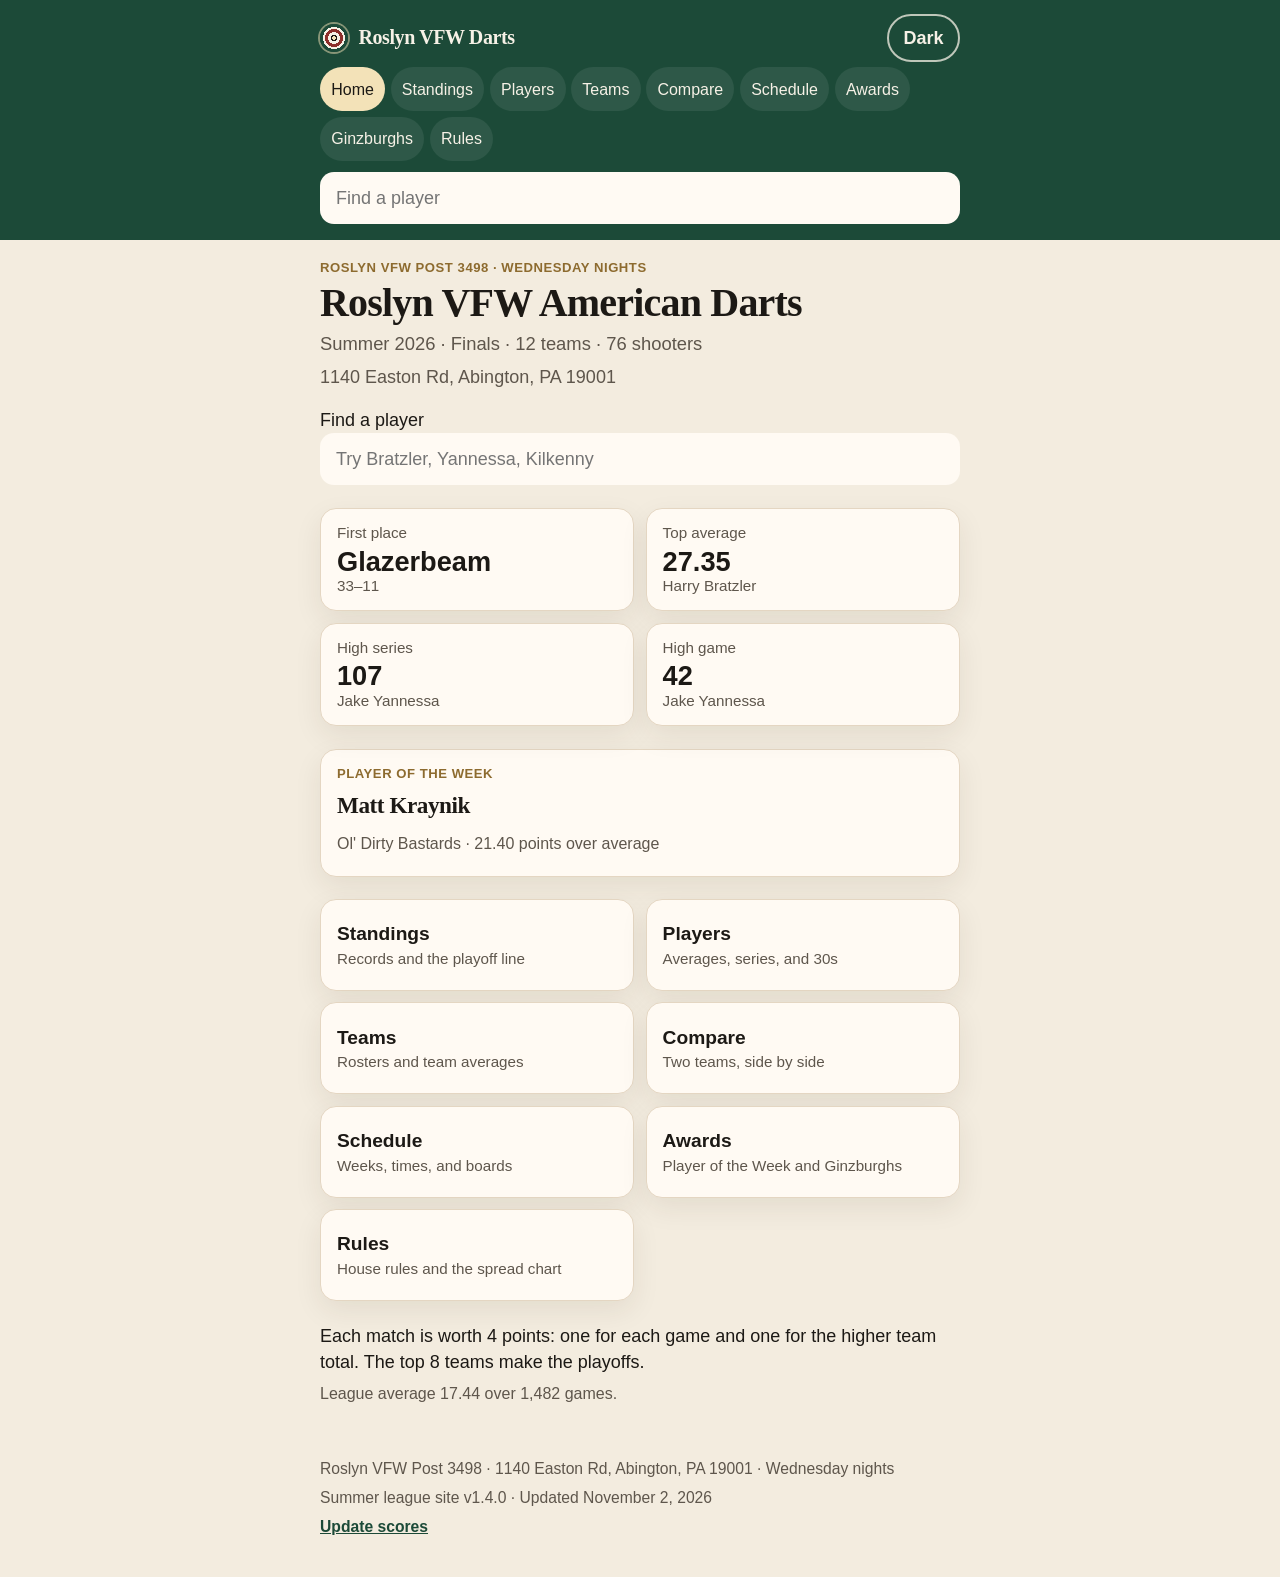
==== commit 57ee8fd5: "Merge main and keep dark mode with the 30+ score details. The score chips, week lines, and opponent " ====
--- a/index.html
+++ b/index.html
@@ -4,16 +4,32 @@
 <meta charset="utf-8">
 <meta name="viewport" content="width=device-width, initial-scale=1, viewport-fit=cover">
 <meta name="theme-color" content="#1c4a38">
+<script>
+(function () {
+  var theme = "light";
+  try {
+    var saved = localStorage.getItem("roslynDarts.theme");
+    if (saved === "light" || saved === "dark") theme = saved;
+    else if (window.matchMedia && matchMedia("(prefers-color-scheme: dark)").matches) theme = "dark";
+  } catch (e) {}
+  document.documentElement.setAttribute("data-theme", theme);
+  var meta = document.querySelector('meta[name="theme-color"]');
+  if (meta) meta.setAttribute("content", theme === "dark" ? "#10241c" : "#1c4a38");
+})();
+</script>
 <meta name="description" content="Summer 2026 standings, averages, and schedule for Wednesday night darts at Roslyn VFW Post 3498.">
 <title>Roslyn VFW Darts</title>
 <link rel="icon" href="favicon.svg">
-<link rel="stylesheet" href="css/site.css?v=1.3.0">
+<link rel="stylesheet" href="css/site.css?v=1.4.0">
 </head>
 <body data-page="home">
 <a class="skip" href="#content">Skip to content</a>
 <header class="top">
   <div class="top-inner">
+    <div class="brand-row">
     <a class="brand" href="index.html"><span class="mark" aria-hidden="true"></span><span>Roslyn VFW Darts</span></a>
+    <button type="button" class="theme-toggle" aria-pressed="false" aria-label="Switch to dark mode"><span class="theme-label">Dark</span></button>
+  </div>
     <nav class="nav" aria-label="Sections">
       <a href="index.html" data-nav="home">Home</a>
       <a href="standings.html" data-nav="standings">Standings</a>
@@ -40,8 +56,8 @@
   <p><a href="update.html">Update scores</a></p>
 </footer>
 <noscript><p class="wrap">This site needs JavaScript so it can read the league file.</p></noscript>
-<script src="js/config.js?v=1.3.0"></script>
-<script src="js/names.js?v=1.3.0"></script>
-<script src="js/app.js?v=1.3.0"></script>
+<script src="js/config.js?v=1.4.0"></script>
+<script src="js/names.js?v=1.4.0"></script>
+<script src="js/app.js?v=1.4.0"></script>
 </body>
 </html>
--- a/css/site.css
+++ b/css/site.css
@@ -1,4 +1,5 @@
-:root {
+:root,
+html[data-theme="light"] {
   color-scheme: light;
   --ink: #1c1915;
   --muted: #5e564c;
@@ -6,12 +7,75 @@
   --card: #fffaf3;
   --line: #e4d6c2;
   --green: #1c4a38;
-  --green-2: #2d6a50;
+  --link: #1c4a38;
   --gold: #8d6b2f;
   --gold-2: #f3e2b8;
   --brick: #8d2f2b;
+  --cutoff-bg: #8d2f2b;
+  --cutoff-ink: #fff8f2;
+  --button: #1c4a38;
+  --header: #1c4a38;
+  --header-ink: #f6f1e6;
+  --nav-current-bg: #f3e2b8;
+  --nav-current-ink: #1c1915;
+  --input: #fffaf3;
+  --hit: #f7f0e2;
+  --pill: #f3ecdf;
+  --pill-ink: #1c1915;
+  --pill-hot-bg: #f3e2b8;
+  --pill-hot-ink: #1c1915;
+  --forfeit-bg: #f8e6e2;
+  --forfeit-ink: #6d221e;
+  --out-border: #c8bba8;
+  --on-primary: #f6f1e6;
+  --glow: rgba(243, 226, 184, 0.7);
   --shadow: 0 10px 28px rgba(48, 32, 12, 0.08);
+  --bad-bg: #f8e6e2;
+  --bad-ink: #6d221e;
+  --ok-bg: #e5f2ea;
+  --ok-ink: #184833;
+  --warn-bg: #f8f0dc;
+  --warn-ink: #5c4516;
   --radius: 16px;
+}
+
+html[data-theme="dark"] {
+  color-scheme: dark;
+  --ink: #f6f1e6;
+  --muted: #d7cbb8;
+  --paper: #141210;
+  --card: #241f1b;
+  --line: #4d453c;
+  --green: #9ddec0;
+  --link: #9ddec0;
+  --gold: #e6c98a;
+  --gold-2: #e6c98a;
+  --brick: #f0a8a2;
+  --cutoff-bg: #8d2f2b;
+  --cutoff-ink: #fff8f2;
+  --button: #1d6b48;
+  --header: #10241c;
+  --header-ink: #f6f1e6;
+  --nav-current-bg: #e6c98a;
+  --nav-current-ink: #1a140c;
+  --input: #2c2723;
+  --hit: #332d28;
+  --pill: #2c2723;
+  --pill-ink: #f6f1e6;
+  --pill-hot-bg: #5a4620;
+  --pill-hot-ink: #f8edd4;
+  --forfeit-bg: #4a2c2a;
+  --forfeit-ink: #f6d2cc;
+  --out-border: #6b6258;
+  --on-primary: #f6f1e6;
+  --glow: rgba(230, 201, 138, 0.16);
+  --shadow: 0 10px 28px rgba(0, 0, 0, 0.35);
+  --bad-bg: #3a2422;
+  --bad-ink: #f6d2cc;
+  --ok-bg: #1a3328;
+  --ok-ink: #d7f0e4;
+  --warn-bg: #3a321c;
+  --warn-ink: #f6e7c3;
 }
 
 * { box-sizing: border-box; }
@@ -25,7 +89,7 @@
 body {
   min-height: 100vh;
   background:
-    radial-gradient(1200px 400px at 50% -80px, rgba(243, 226, 184, 0.7), transparent 60%),
+    radial-gradient(1200px 400px at 50% -80px, var(--glow), transparent 60%),
     var(--paper);
   color: var(--ink);
   font-family: "Avenir Next", "Segoe UI", "Helvetica Neue", sans-serif;
@@ -43,7 +107,7 @@
 h2 { font-size: 1.45rem; margin: 0 0 0.6rem; }
 h3 { font-size: 1.2rem; margin: 0; }
 p { margin: 0.4rem 0; }
-a { color: var(--green); }
+a { color: var(--link); }
 img, svg, table { max-width: 100%; }
 
 .skip {
@@ -58,8 +122,8 @@
 .skip:focus { top: 0.5rem; }
 
 .top {
-  background: var(--green);
-  color: #f6f1e6;
+  background: var(--header);
+  color: var(--header-ink);
 }
 .top a { color: inherit; text-decoration: none; }
 .top-inner {
@@ -67,13 +131,34 @@
   margin: 0 auto;
   padding: 0.85rem 1rem 1rem;
 }
+.brand-row {
+  display: flex;
+  align-items: center;
+  justify-content: space-between;
+  gap: 0.6rem;
+}
 .brand {
   display: inline-flex;
   align-items: center;
   gap: 0.65rem;
   font-size: 1.25rem;
   min-height: 48px;
-}
+  min-width: 0;
+}
+.theme-toggle {
+  flex: none;
+  min-height: 48px;
+  min-width: 48px;
+  padding: 0.35rem 0.9rem;
+  border-radius: 999px;
+  border: 2px solid rgba(246, 241, 230, 0.75);
+  background: transparent;
+  color: var(--header-ink);
+  font: inherit;
+  font-weight: 700;
+  cursor: pointer;
+}
+.theme-toggle:focus-visible { outline-color: var(--header-ink); }
 .mark {
   width: 28px;
   height: 28px;
@@ -105,8 +190,8 @@
   font-size: 1rem;
 }
 .nav a[aria-current="page"] {
-  background: var(--gold-2);
-  color: var(--ink);
+  background: var(--nav-current-bg);
+  color: var(--nav-current-ink);
 }
 
 .finder { position: relative; }
@@ -119,7 +204,7 @@
   padding: 0.75rem 1rem;
   font: inherit;
   color: var(--ink);
-  background: #fffaf3;
+  background: var(--input);
 }
 .finder input:focus { outline: 3px solid var(--gold-2); outline-offset: 2px; }
 .finder-results {
@@ -149,10 +234,10 @@
 }
 .finder-results .hit:last-child { border-bottom: 0; }
 .finder-results .hit.is-active,
-.finder-results .hit:hover { background: #f7f0e2; }
+.finder-results .hit:hover { background: var(--hit); }
 .hit-team { color: var(--muted); font-size: 0.95rem; }
 .finder-results .empty { margin: 0; padding: 0.9rem 1rem; color: var(--muted); }
-mark { background: var(--gold-2); color: inherit; border-radius: 4px; padding: 0 0.1rem; }
+mark { background: var(--nav-current-bg); color: var(--nav-current-ink); border-radius: 4px; padding: 0 0.1rem; }
 
 .wrap {
   max-width: 42rem;
@@ -220,7 +305,7 @@
   border-left: 6px solid var(--line);
 }
 .team-card.playoff, .shooter { border-left-color: var(--gold); }
-.team-card.out { border-left-color: #c8bba8; }
+.team-card.out { border-left-color: var(--out-border); }
 .card-top, .shooter-top {
   display: flex;
   justify-content: space-between;
@@ -228,7 +313,7 @@
   align-items: baseline;
 }
 .rank {
-  color: var(--green);
+  color: var(--link);
   font-variant-numeric: tabular-nums;
   margin-right: 0.35rem;
 }
@@ -242,8 +327,8 @@
   margin: 0.8rem 0;
   padding: 0.7rem 0.9rem;
   border-radius: 12px;
-  background: var(--brick);
-  color: #fff8f2;
+  background: var(--cutoff-bg);
+  color: var(--cutoff-ink);
   font-weight: 700;
   text-align: center;
 }
@@ -263,7 +348,7 @@
   width: 100%;
   padding: 0.6rem 0.75rem;
   border: 1px solid var(--line);
-  background: white;
+  background: var(--input);
   color: var(--ink);
 }
 button.primary, .filebtn {
@@ -273,8 +358,8 @@
   width: 100%;
   padding: 0.75rem 1rem;
   border: 0;
-  background: var(--green);
-  color: #f6f1e6;
+  background: var(--button);
+  color: var(--on-primary);
   font-weight: 700;
   cursor: pointer;
 }
@@ -286,7 +371,7 @@
   padding: 0.4rem 0.2rem;
   background: none;
   border: 0;
-  color: var(--green);
+  color: var(--link);
   font: inherit;
   font-weight: 700;
   cursor: pointer;
@@ -306,9 +391,9 @@
   border-radius: 14px;
   margin: 0.7rem 0;
 }
-.banner.bad { background: #f8e6e2; color: #6d221e; }
-.banner.ok { background: #e5f2ea; color: #184833; }
-.banner.warn { background: #f8f0dc; color: #5c4516; }
+.banner.bad { background: var(--bad-bg); color: var(--bad-ink); }
+.banner.ok { background: var(--ok-bg); color: var(--ok-ink); }
+.banner.warn { background: var(--warn-bg); color: var(--warn-ink); }
 .banner ul { margin: 0.4rem 0 0; padding-left: 1.1rem; }
 
 .lb { padding: 0.9rem 1rem 1rem; }
@@ -325,12 +410,13 @@
   justify-content: center;
   padding: 0.2rem 0.55rem;
   border-radius: 12px;
-  background: #f3ecdf;
+  background: var(--pill);
+  color: var(--pill-ink);
   border: 1px solid var(--line);
   font-variant-numeric: tabular-nums;
   font-weight: 700;
 }
-.pill.hot { background: var(--gold-2); border-color: var(--gold); }
+.pill.hot { background: var(--pill-hot-bg); color: var(--pill-hot-ink); border-color: var(--gold); }
 .thirty-row {
   display: flex;
   align-items: center;
@@ -341,7 +427,7 @@
 .thirty-row .pill { flex: none; }
 .thirty-row > div { min-width: 0; }
 .thirty-row .meta-line { margin: 0; overflow-wrap: anywhere; }
-.pill.forfeit { background: #f8e6e2; }
+.pill.forfeit { background: var(--forfeit-bg); color: var(--forfeit-ink); }
 .pill.empty { color: var(--muted); }
 
 .week-block, .match, .panel { padding: 0.9rem 1rem; margin: 0.6rem 0; }
